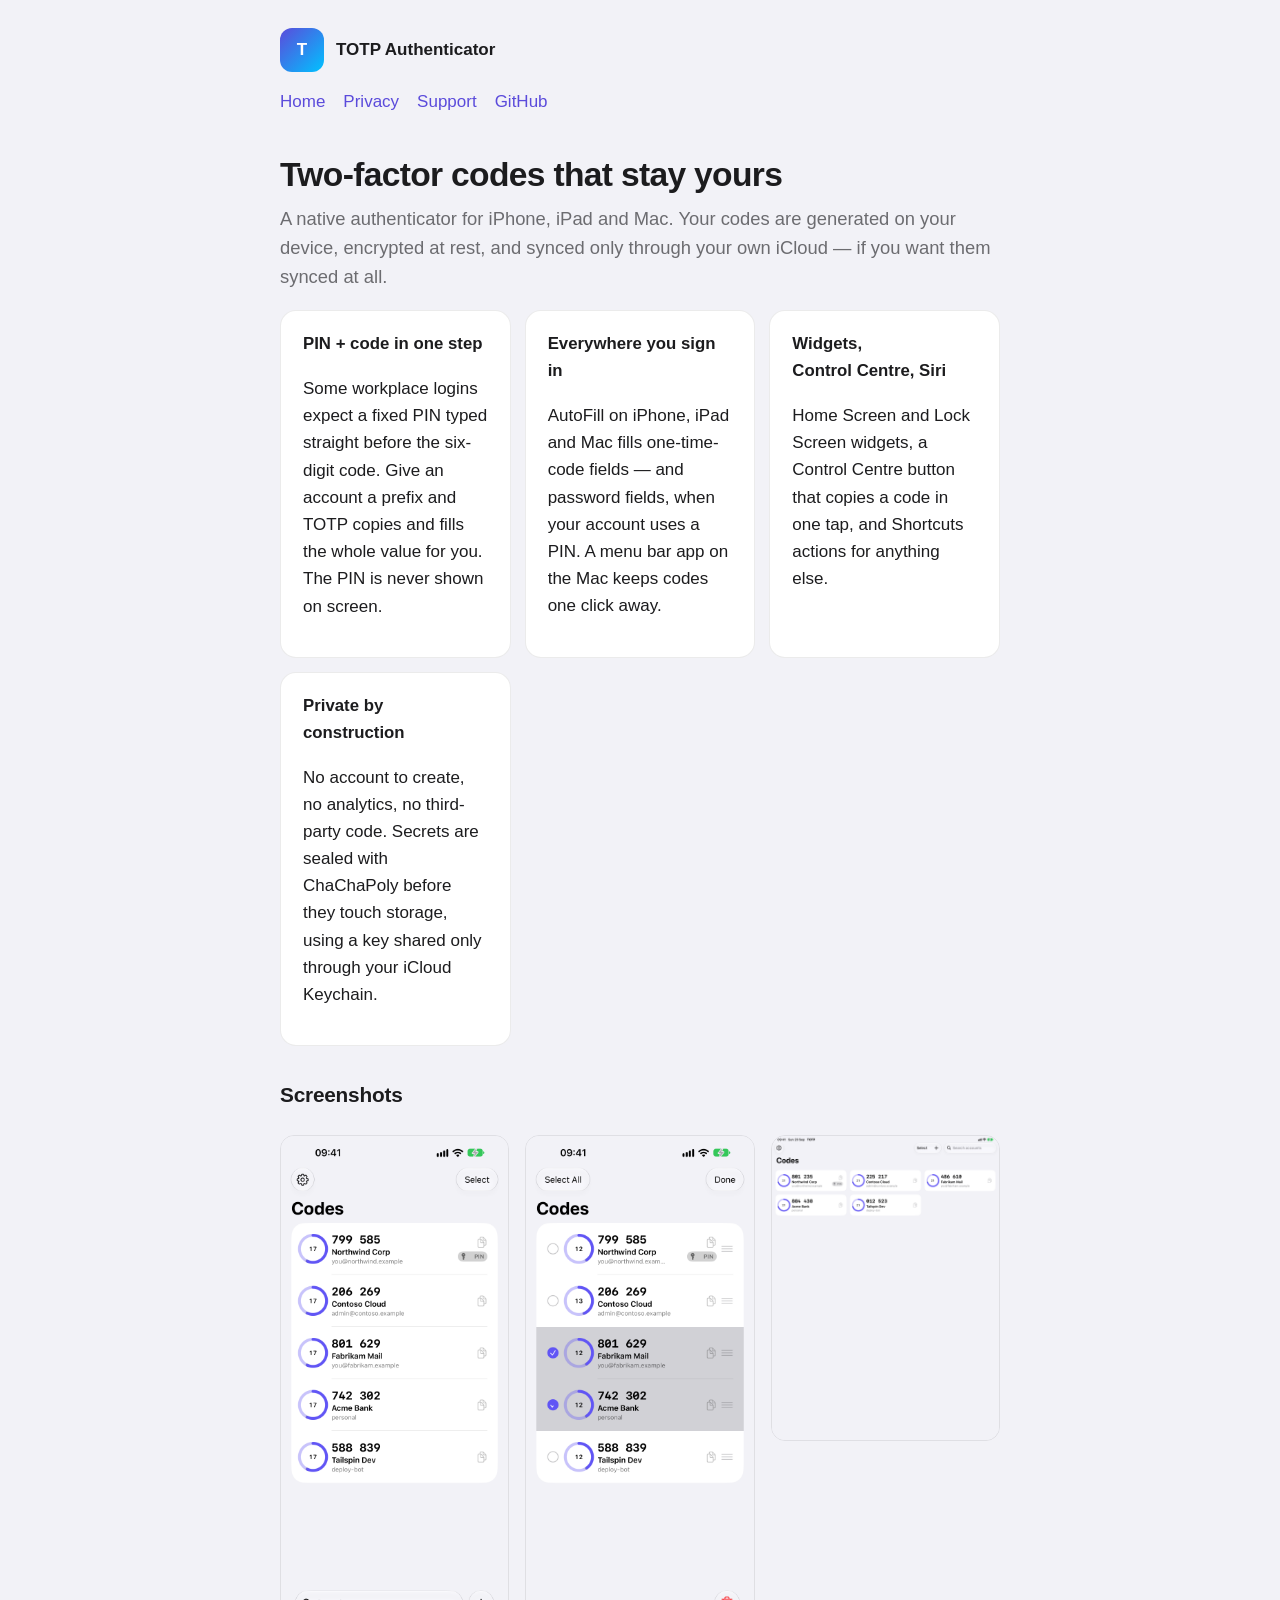
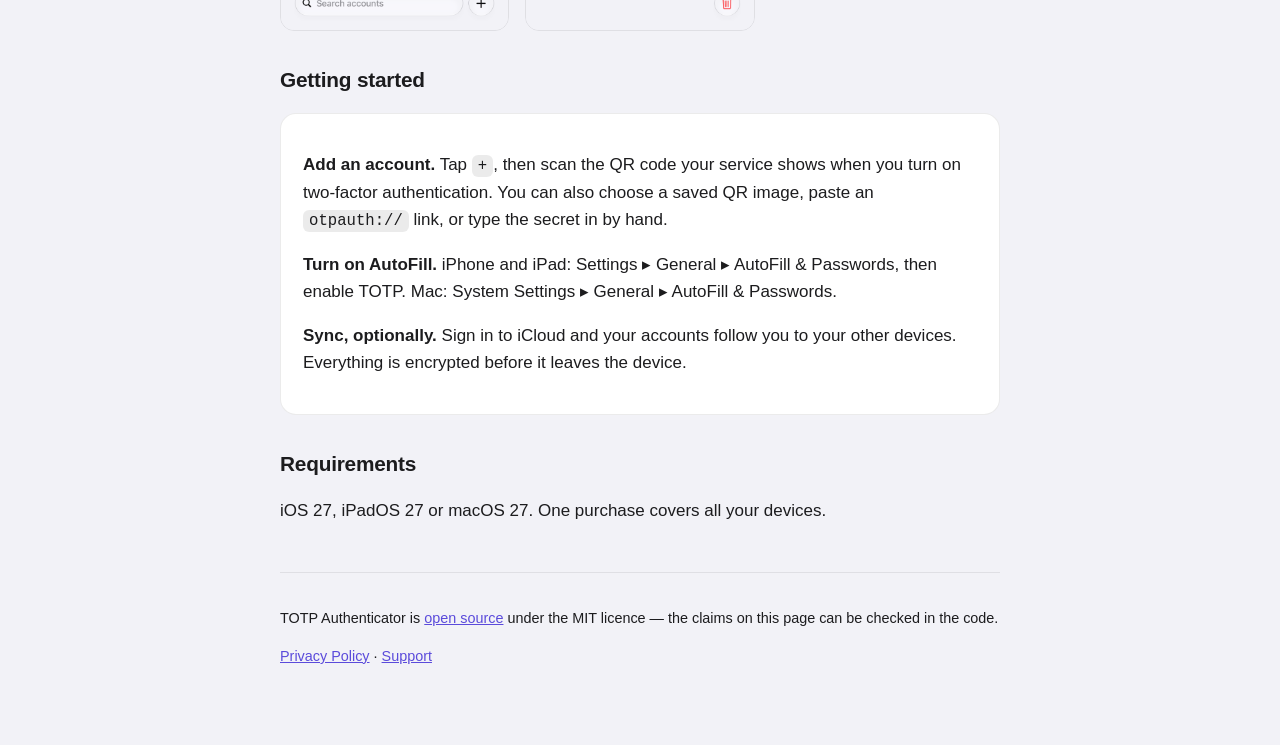
==== site/index.html @ bd90b460 "feat(app): marketing site, privacy policy and support page Published from site/ via GitHub Pages — d" ====
<!DOCTYPE html>
<html lang="en">
<head>
<meta charset="utf-8">
<meta name="viewport" content="width=device-width, initial-scale=1">
<title>TOTP Authenticator — two-factor codes for iPhone, iPad and Mac</title>
<meta name="description" content="A native, local-first authenticator for iPhone, iPad and Mac. Two-factor codes with optional iCloud sync, AutoFill, widgets and a fixed PIN prefix. No accounts, no tracking.">
<link rel="stylesheet" href="style.css">
</head>
<body>
<div class="wrap">

<header class="site">
    <div class="mark">T</div>
    <a href="./">TOTP Authenticator</a>
</header>
<nav class="site">
    <a href="./">Home</a>
    <a href="privacy.html">Privacy</a>
    <a href="support.html">Support</a>
    <a href="https://github.com/lucferbux/TOTP">GitHub</a>
</nav>

<h1>Two-factor codes that stay yours</h1>
<p class="lead">A native authenticator for iPhone, iPad and Mac. Your codes are generated on your
device, encrypted at rest, and synced only through your own iCloud — if you want them synced at all.</p>

<div class="grid">
    <div class="card">
        <h3>PIN&nbsp;+&nbsp;code in one step</h3>
        <p>Some workplace logins expect a fixed PIN typed straight before the six-digit code. Give an
        account a prefix and TOTP copies and fills the whole value for you. The PIN is never shown on
        screen.</p>
    </div>
    <div class="card">
        <h3>Everywhere you sign in</h3>
        <p>AutoFill on iPhone, iPad and Mac fills one-time-code fields — and password fields, when
        your account uses a PIN. A menu bar app on the Mac keeps codes one click away.</p>
    </div>
    <div class="card">
        <h3>Widgets, Control&nbsp;Centre, Siri</h3>
        <p>Home Screen and Lock Screen widgets, a Control Centre button that copies a code in one tap,
        and Shortcuts actions for anything else.</p>
    </div>
    <div class="card">
        <h3>Private by construction</h3>
        <p>No account to create, no analytics, no third-party code. Secrets are sealed with ChaChaPoly
        before they touch storage, using a key shared only through your iCloud Keychain.</p>
    </div>
</div>

<h2>Screenshots</h2>
<div class="shots">
    <img src="screenshots/iphone-codes.png" alt="The list of codes on iPhone" loading="lazy">
    <img src="screenshots/iphone-select.png" alt="Selecting several accounts on iPhone" loading="lazy">
    <img src="screenshots/ipad-grid.png" alt="The code grid on iPad" loading="lazy">
</div>

<h2>Getting started</h2>
<div class="card">
    <p><strong>Add an account.</strong> Tap <code>+</code>, then scan the QR code your service shows
    when you turn on two-factor authentication. You can also choose a saved QR image, paste an
    <code>otpauth://</code> link, or type the secret in by hand.</p>
    <p><strong>Turn on AutoFill.</strong> iPhone and iPad: Settings ▸ General ▸ AutoFill &amp;
    Passwords, then enable TOTP. Mac: System Settings ▸ General ▸ AutoFill &amp; Passwords.</p>
    <p><strong>Sync, optionally.</strong> Sign in to iCloud and your accounts follow you to your other
    devices. Everything is encrypted before it leaves the device.</p>
</div>

<h2>Requirements</h2>
<p>iOS&nbsp;27, iPadOS&nbsp;27 or macOS&nbsp;27. One purchase covers all your devices.</p>

<footer class="site">
    <p>TOTP Authenticator is <a href="https://github.com/lucferbux/TOTP">open source</a> under the MIT
    licence — the claims on this page can be checked in the code.</p>
    <p><a href="privacy.html">Privacy Policy</a> · <a href="support.html">Support</a></p>
</footer>

</div>
</body>
</html>
---- site/style.css ----
/* TOTP — site styles. Same visual language as the app: system fonts, rounded cards, dark-mode aware. */
:root {
    color-scheme: light dark;
    --bg: #f2f2f7;
    --card: #ffffff;
    --text: #1c1c1e;
    --muted: #6c6c70;
    --accent: #5b4bdb;
    --border: rgba(0, 0, 0, 0.08);
}

@media (prefers-color-scheme: dark) {
    :root {
        --bg: #000000;
        --card: #1c1c1e;
        --text: #f2f2f7;
        --muted: #98989f;
        --accent: #9b8cff;
        --border: rgba(255, 255, 255, 0.12);
    }
}

* { box-sizing: border-box; }

body {
    margin: 0;
    padding: 0 16px 64px;
    background: var(--bg);
    color: var(--text);
    font: 17px/1.6 -apple-system, BlinkMacSystemFont, "SF Pro Text", "Segoe UI", Roboto, sans-serif;
    -webkit-font-smoothing: antialiased;
}

.wrap { max-width: 720px; margin: 0 auto; }

header.site {
    display: flex;
    align-items: center;
    gap: 12px;
    padding: 28px 0 8px;
}

header.site .mark {
    width: 44px; height: 44px;
    border-radius: 12px;
    background: linear-gradient(135deg, var(--accent), #00c2ff);
    display: grid; place-items: center;
    color: #fff; font-weight: 700;
}

header.site a { color: inherit; text-decoration: none; font-weight: 600; }

nav.site { display: flex; gap: 18px; padding: 8px 0 24px; flex-wrap: wrap; }
nav.site a { color: var(--accent); text-decoration: none; font-weight: 500; }
nav.site a:hover { text-decoration: underline; }

h1 { font-size: 2.1rem; line-height: 1.2; letter-spacing: -0.02em; margin: 16px 0 8px; }
h2 { font-size: 1.3rem; margin: 32px 0 8px; letter-spacing: -0.01em; }
h3 { font-size: 1.05rem; margin: 20px 0 6px; }
p, li { color: var(--text); }
.lead { font-size: 1.15rem; color: var(--muted); margin-top: 0; }
.muted { color: var(--muted); }
small { color: var(--muted); }

.card {
    background: var(--card);
    border: 1px solid var(--border);
    border-radius: 16px;
    padding: 20px 22px;
    margin: 16px 0;
}

.grid { display: grid; gap: 14px; grid-template-columns: repeat(auto-fit, minmax(220px, 1fr)); }
.grid .card { margin: 0; }
.grid h3 { margin-top: 0; }

.shots { display: grid; gap: 16px; grid-template-columns: repeat(auto-fit, minmax(200px, 1fr)); margin: 24px 0; }
.shots img { width: 100%; border-radius: 14px; border: 1px solid var(--border); }

code, kbd { font-family: ui-monospace, SFMono-Regular, Menlo, monospace; font-size: 0.92em; }
code { background: var(--border); padding: 2px 6px; border-radius: 6px; }

footer.site { margin-top: 48px; padding-top: 20px; border-top: 1px solid var(--border); color: var(--muted); font-size: 0.9rem; }
footer.site a { color: var(--accent); }

table { width: 100%; border-collapse: collapse; margin: 12px 0; }
th, td { text-align: left; padding: 8px 10px; border-bottom: 1px solid var(--border); vertical-align: top; }
th { font-weight: 600; }
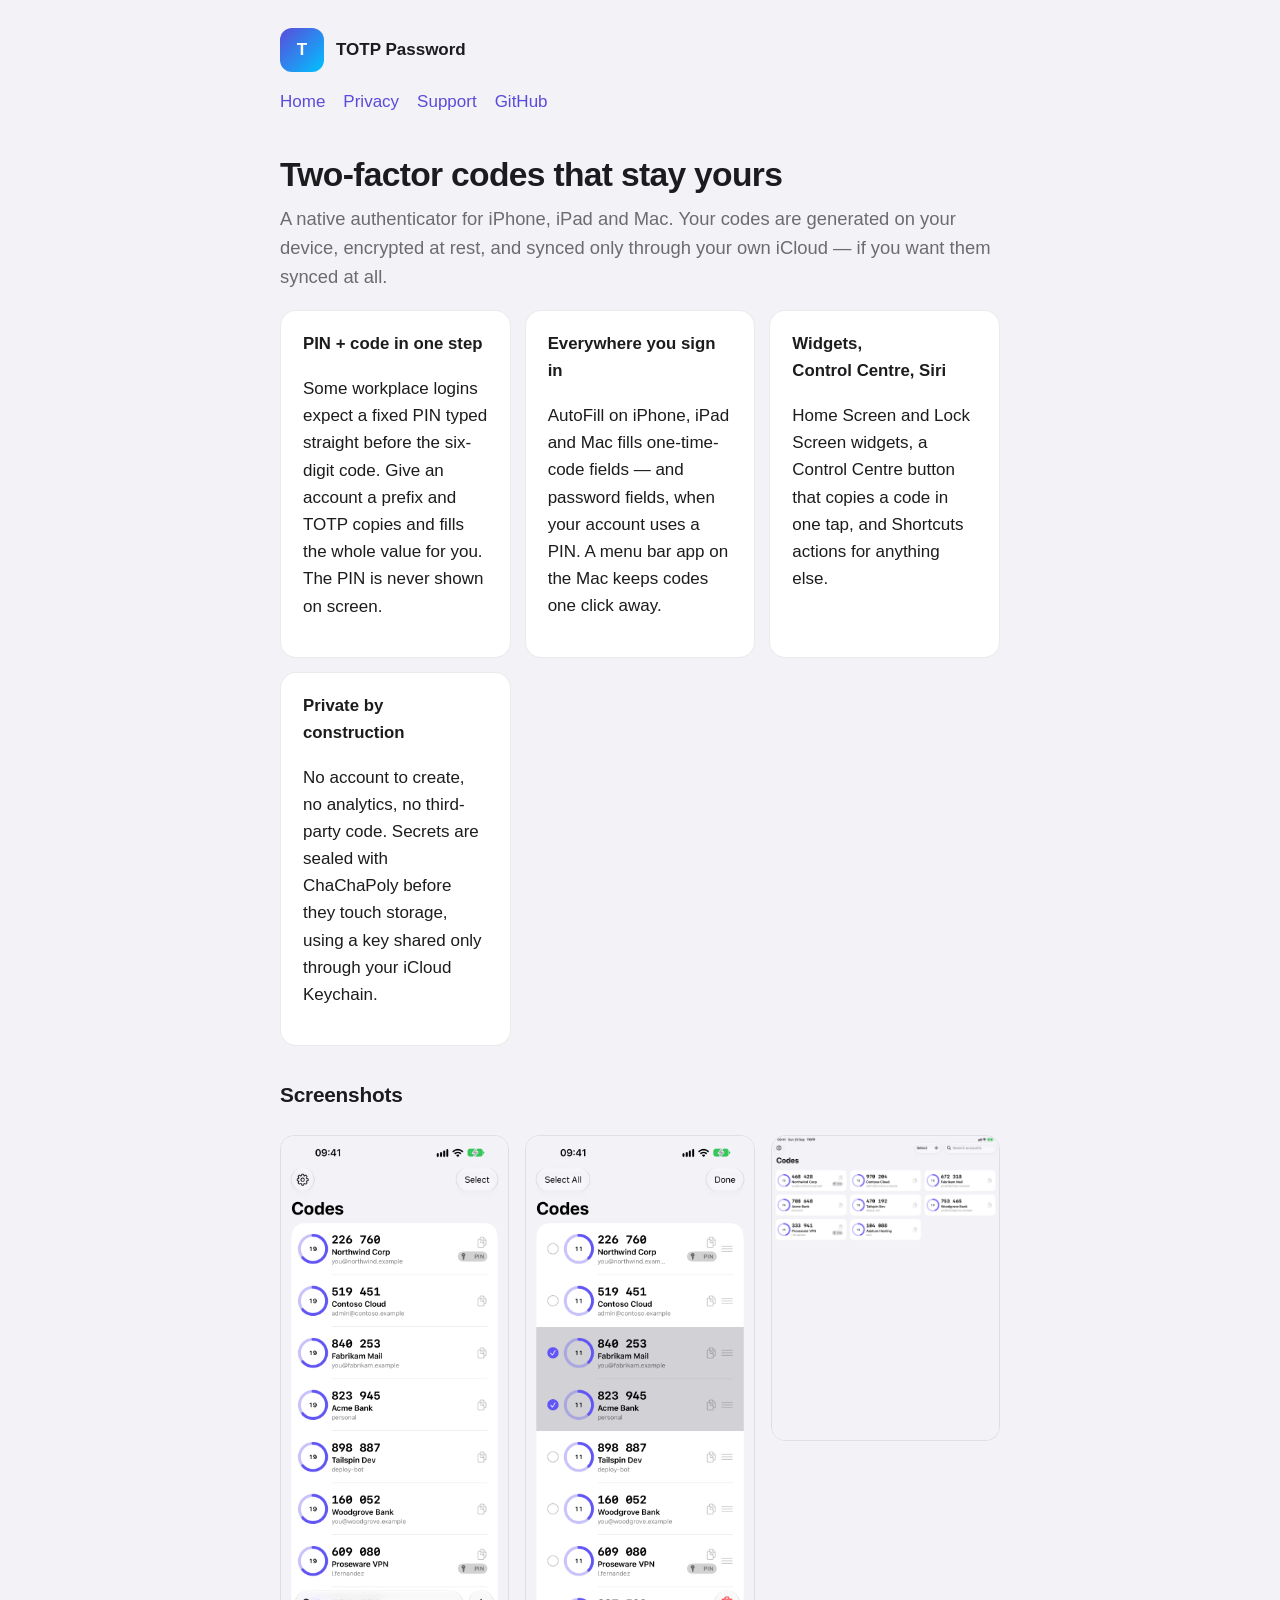
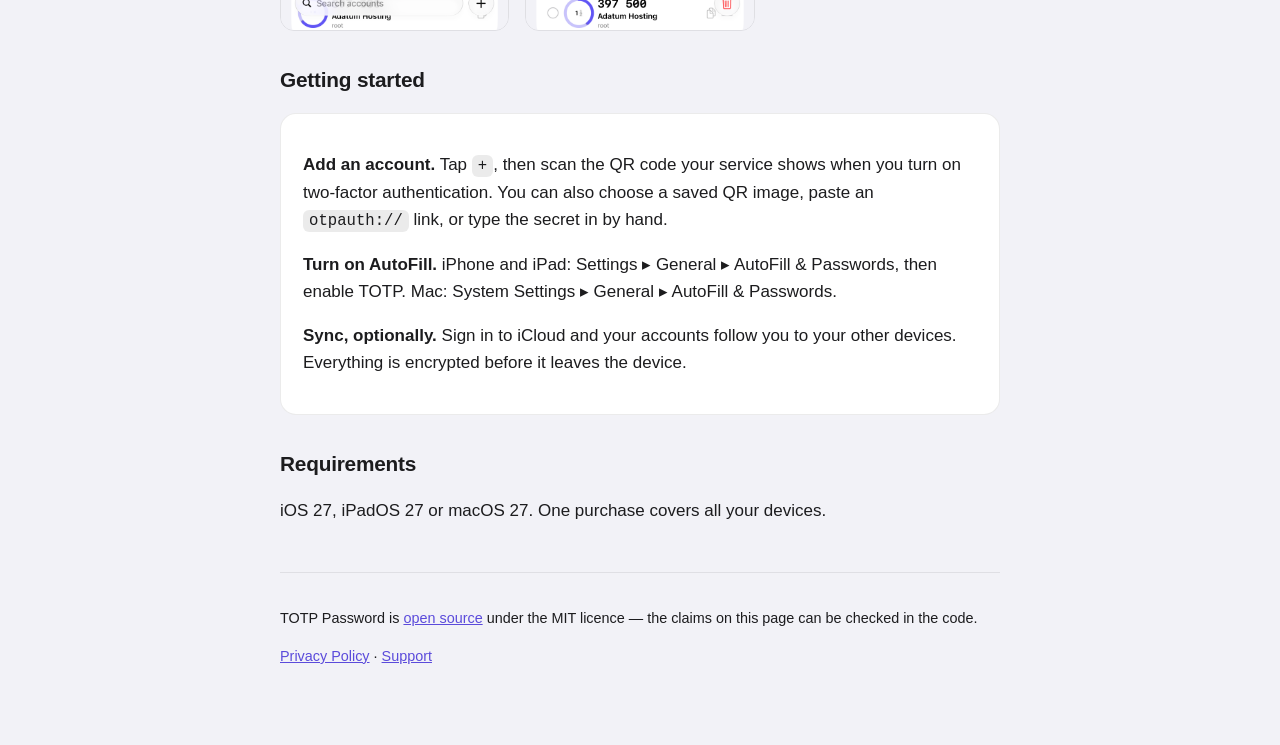
==== commit 4667c102: "chore(app): rename the app to TOTP Password "TOTP Authenticator" is already taken on the App Store b" ====
--- a/site/index.html
+++ b/site/index.html
@@ -3,7 +3,7 @@
 <head>
 <meta charset="utf-8">
 <meta name="viewport" content="width=device-width, initial-scale=1">
-<title>TOTP Authenticator — two-factor codes for iPhone, iPad and Mac</title>
+<title>TOTP Password — two-factor codes for iPhone, iPad and Mac</title>
 <meta name="description" content="A native, local-first authenticator for iPhone, iPad and Mac. Two-factor codes with optional iCloud sync, AutoFill, widgets and a fixed PIN prefix. No accounts, no tracking.">
 <link rel="stylesheet" href="style.css">
 </head>
@@ -12,7 +12,7 @@
 
 <header class="site">
     <div class="mark">T</div>
-    <a href="./">TOTP Authenticator</a>
+    <a href="./">TOTP Password</a>
 </header>
 <nav class="site">
     <a href="./">Home</a>
@@ -71,7 +71,7 @@
 <p>iOS&nbsp;27, iPadOS&nbsp;27 or macOS&nbsp;27. One purchase covers all your devices.</p>
 
 <footer class="site">
-    <p>TOTP Authenticator is <a href="https://github.com/lucferbux/TOTP">open source</a> under the MIT
+    <p>TOTP Password is <a href="https://github.com/lucferbux/TOTP">open source</a> under the MIT
     licence — the claims on this page can be checked in the code.</p>
     <p><a href="privacy.html">Privacy Policy</a> · <a href="support.html">Support</a></p>
 </footer>
